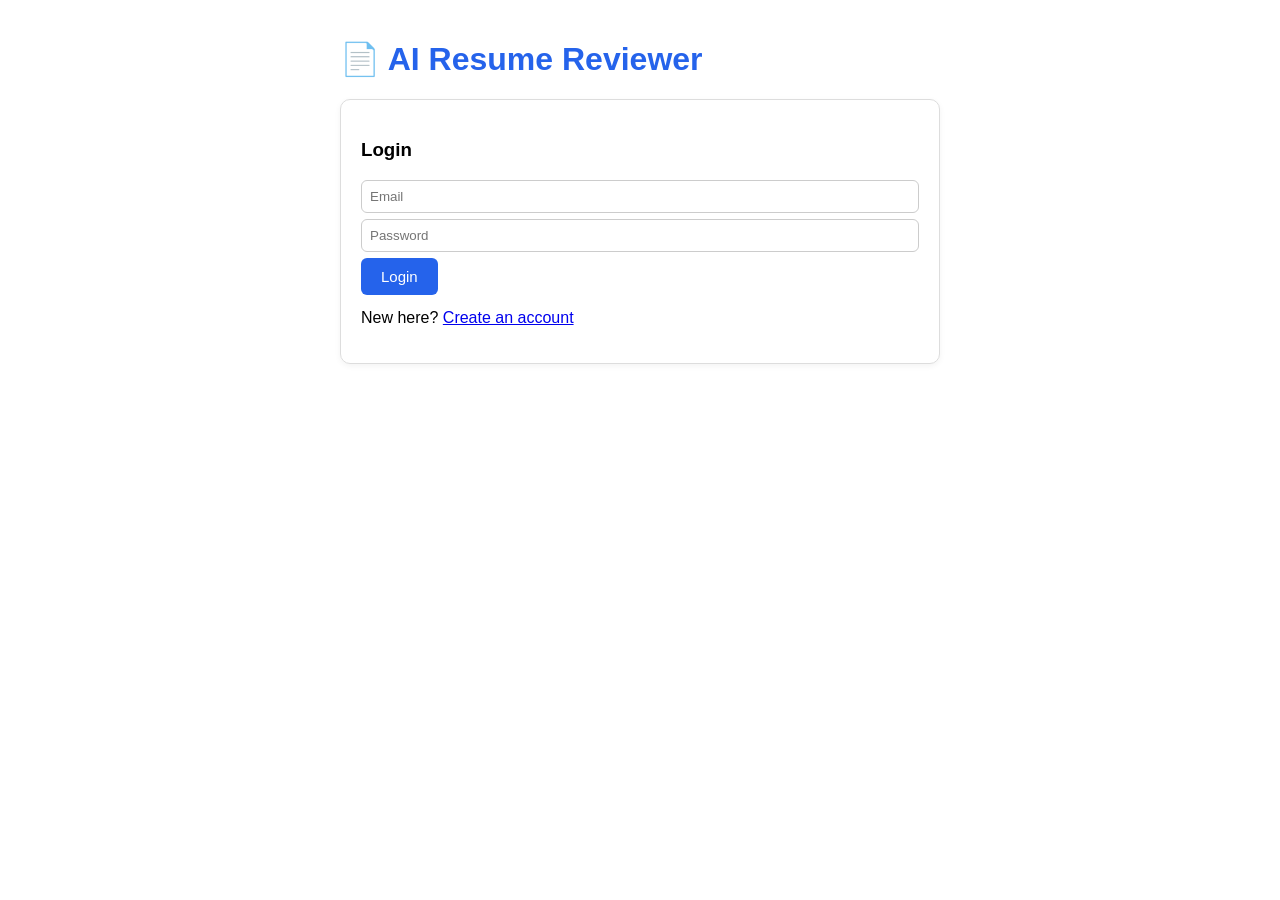
==== frontend/dashboard.html @ 59f7800d "Add rule-based resume reviewer and per-user data isolation - analyze.py: free rule-based resume scor" ====
<!DOCTYPE html>
  <html lang="en">
  <head>
    <meta charset="UTF-8" />
    <title>Dashboard - AI Resume Reviewer</title>
    <link rel="stylesheet" href="style.css" />
  </head>
  <body>
    <h1>📄 AI Resume Reviewer</h1>

    <script>
      const API = "http://127.0.0.1:8000";

      // GUARD: no token? You shouldn't be here — go to login.
      const token = localStorage.getItem("token");
      if (!token) {
        window.location.href = "login.html";
      }
    </script>

    <p>✅ Logged in. Upload your resume PDF below.
       <button onclick="logout()" style="background:#6b7280; padding:4px 10px; font-size:13px;">Logout</button>
    </p>
    <input type="file" id="fileInput" accept="application/pdf" />
    <button onclick="uploadResume()">Upload</button>
    <div id="status"></div>
    <div id="result"></div>
    <h2 style="margin-top:30px;">📋 My Saved Resumes</h2>
    <div id="resumeList"></div>

    <script>
      function logout() {
        localStorage.removeItem("token");
        window.location.href = "login.html";
      }

      async function uploadResume() {
        const fileInput = document.getElementById("fileInput");
        const status = document.getElementById("status");
        const result = document.getElementById("result");
        result.innerHTML = "";

        if (!fileInput.files[0]) {
          status.textContent = "⚠️ Please choose a PDF file first.";
          return;
        }

        status.textContent = "⏳ Uploading...";
        const formData = new FormData();
        formData.append("file", fileInput.files[0]);

        try {
          const res = await fetch(`${API}/upload-resume`, {
            method: "POST",
            headers: { "Authorization": "Bearer " + localStorage.getItem("token") },
            body: formData,
          });

          if (res.status === 401) {
            status.textContent = "🔒 Session expired. Please log in again.";
            logout();
            return;
          }
          if (!res.ok) {
            status.textContent = `❌ Error: ${res.status}`;
            return;
          }

          const data = await res.json();
          status.textContent = "✅ Done!";

          const review = data.review;
         const goodList = review.good.length
            ? review.good.map(item => `<li>✅ ${item}</li>`).join("")
            : "<li>No strong points detected yet.</li>";
           const improveList = review.improve.length
            ? review.improve.map(item => `<li>⚠️ ${item}</li>`).join("")
            : "<li>🎉 Great! No major issues found.</li>";

           result.innerHTML = `
            <div class="card">
              <h3>${data.filename}</h3>
              <div class="stat"><span>Pages</span><strong>${data.page_count}</strong></div>
              <div class="stat"><span>Words</span><strong>${data.word_count}</strong></div>
              <div class="stat"><span>Characters</span><strong>${data.character_count}</strong></div>
            </div>

            <div class="card">
              <h3>Resume Score: ${review.score}/100</h3>
              <h4 style="color:#16a34a;">What's good</h4>
              <ul>${goodList}</ul>
              <h4 style="color:#dc2626;">Improve these</h4>
              <ul>${improveList}</ul>
            </div>
          `;

          loadResumes(); // refresh the saved-resumes list after a successful upload
        } catch (err) {
          status.textContent = "❌ Could not reach the API. Is the server running?";
        }
      }

      async function loadResumes() {
        const list = document.getElementById("resumeList");
        const res = await fetch(`${API}/resumes`, {
          headers: { "Authorization": "Bearer " + localStorage.getItem("token") },
        });
        if (!res.ok) { list.innerHTML = "<p>Could not load resumes.</p>"; return; }

        const resumes = await res.json();
        if (resumes.length === 0) { list.innerHTML = "<p>No resumes saved yet.</p>"; return; }

        list.innerHTML = resumes.map(r => `
          <div class="card" style="display:flex; justify-content:space-between; align-items:center;">
            <div>
              <strong>${r.filename}</strong><br>
              <small>${r.word_count} words · ${r.page_count} pages</small>
            </div>
            <button onclick="deleteResume(${r.id})" style="background:#dc2626;">Delete</button>
          </div>
        `).join("");
      }

      async function deleteResume(id) {
        if (!confirm("Delete this resume?")) return;
        const res = await fetch(`${API}/resumes/${id}`, {
          method: "DELETE",
          headers: { "Authorization": "Bearer " + localStorage.getItem("token") },
        });
        if (res.ok) loadResumes();   // refresh the list after deleting
      }

      loadResumes();
    </script>
  </body>
  </html>
---- frontend/style.css ----
body { font-family: Arial, sans-serif; max-width: 600px; margin: 40px auto; padding: 0 20px; }

h1 { color: #2563eb; }

.card { border: 1px solid #ddd; border-radius: 10px; padding: 20px; margin-top: 20px; box-shadow: 0 2px 6px rgba(0,0,0,0.05); }


  /* Default (blue) button */
button { background: #2563eb; color: white; border: none; padding: 10px 20px; border-radius: 6px; cursor: pointer; font-size: 15px;}

 /* Hover ONLY when the button is enabled */
button:hover:not(:disabled) { background: #1d4ed8; }

/* Disabled = grey, stays grey even on hover, not clickable */
button:disabled { background: #9ca3af; cursor: not-allowed; }

/* Green button (signup) */
.btn-green { background: #16a34a; }
.btn-green:hover:not(:disabled) { background: #15803d; }



input[type=email], input[type=password], input[type=text] { display:block; width:100%; padding:8px; margin:6px 0; border:1px solid #ccc;
border-radius:6px; box-sizing:border-box; }

.stat { display: flex; justify-content: space-between; padding: 6px 0; border-bottom: 1px solid #eee; }

.preview { background: #f8fafc; padding: 12px; border-radius: 6px; white-space: pre-wrap; font-size: 13px; max-height: 200px;
overflow-y: auto; }

#status, #authStatus { margin-top: 12px; color: #666; }

.row { display:flex; gap:10px; }

.error { color: #dc2626; font-size: 13px; margin: 2px 0 8px; min-height: 16px; }
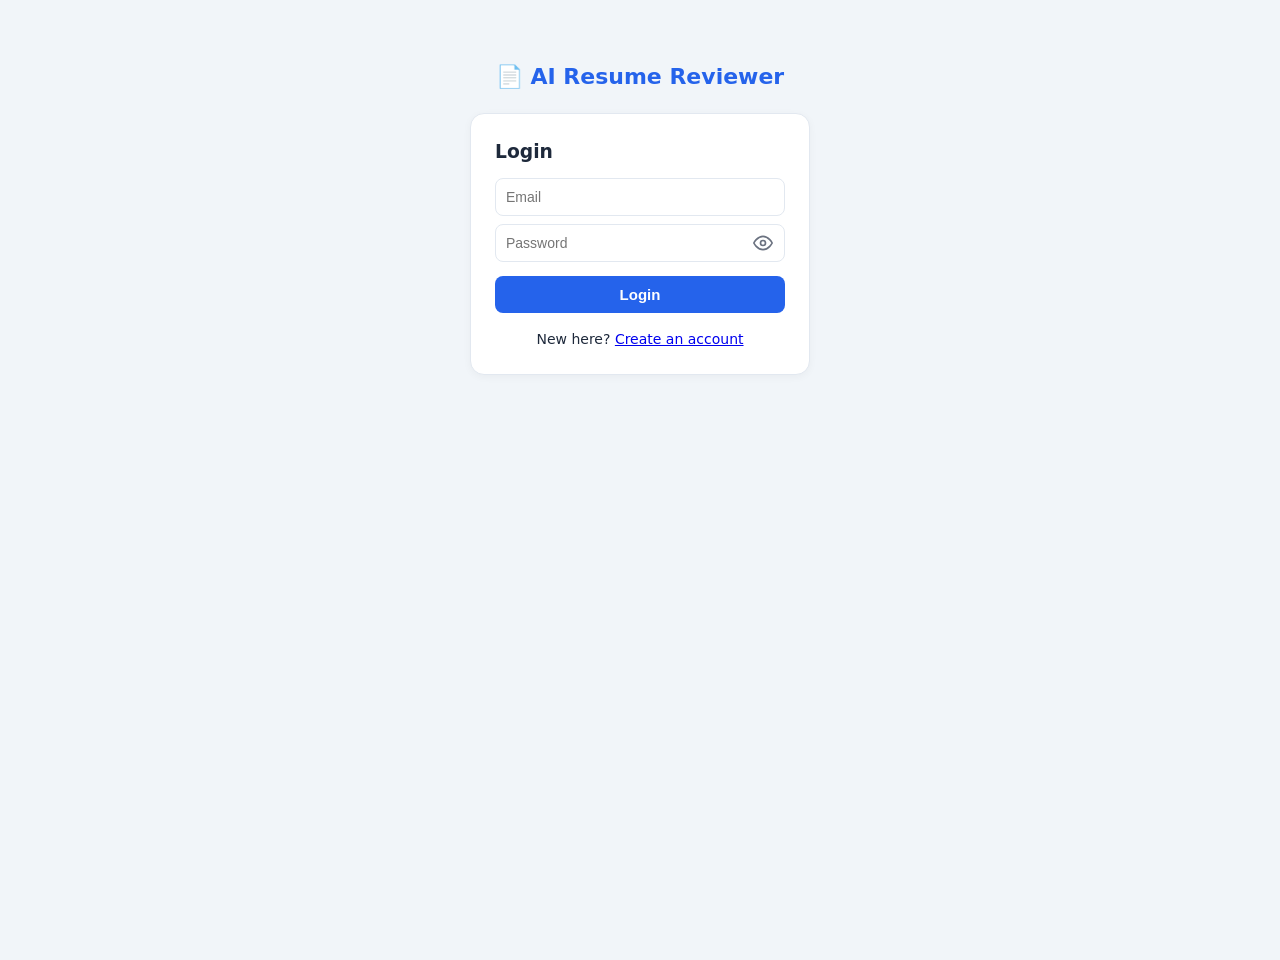
==== commit 5e1cc852: "Redesign UI: score ring dashboard, centered auth pages, toast notifications - Add circular SVG score" ====
--- a/frontend/dashboard.html
+++ b/frontend/dashboard.html
@@ -1,136 +1,240 @@
 <!DOCTYPE html>
-  <html lang="en">
-  <head>
-    <meta charset="UTF-8" />
-    <title>Dashboard - AI Resume Reviewer</title>
-    <link rel="stylesheet" href="style.css" />
-  </head>
-  <body>
-    <h1>📄 AI Resume Reviewer</h1>
-
-    <script>
-      const API = "http://127.0.0.1:8000";
-
-      // GUARD: no token? You shouldn't be here — go to login.
-      const token = localStorage.getItem("token");
-      if (!token) {
-        window.location.href = "login.html";
-      }
-    </script>
-
-    <p>✅ Logged in. Upload your resume PDF below.
-       <button onclick="logout()" style="background:#6b7280; padding:4px 10px; font-size:13px;">Logout</button>
-    </p>
-    <input type="file" id="fileInput" accept="application/pdf" />
-    <button onclick="uploadResume()">Upload</button>
-    <div id="status"></div>
+<html lang="en">
+<head>
+  <meta charset="UTF-8" />
+  <meta name="viewport" content="width=device-width, initial-scale=1.0" />
+  <title>Dashboard - AI Resume Reviewer</title>
+  <link rel="stylesheet" href="style.css" />
+</head>
+<body>
+
+  <!-- Toast element (invisible until showToast() is called) -->
+  <div id="toast" class="toast"></div>
+
+  <!-- ===== Top bar ===== -->
+  <nav class="navbar">
+    <div class="brand">📄 AI Resume Reviewer</div>
+    <button class="btn-grey" onclick="logout()">Logout</button>
+  </nav>
+
+  <!-- Guard: no token -> go to login -->
+  <script>
+    const API = "http://127.0.0.1:8000";
+    const token = localStorage.getItem("token");
+    if (!token) window.location.href = "login.html";
+  </script>
+
+  <div class="container">
+
+    <!-- ===== Upload card ===== -->
+    <div class="card upload-card">
+      <h2>Upload your resume</h2>
+      <p>Get an instant score and improvement tips.</p>
+       <div class="upload-row">
+      <input type="file" id="fileInput" accept="application/pdf" />
+      <button id="uploadBtn" onclick="uploadResume()" disabled>Upload</button>
+     </div>
+      <div id="status"></div>
+    </div>
+
+    <!-- ===== Result (filled by JS after upload) ===== -->
     <div id="result"></div>
-    <h2 style="margin-top:30px;">📋 My Saved Resumes</h2>
+
+    <!-- ===== Saved resumes ===== -->
+    <h2 style="margin: 28px 0 14px;">📋 My Saved Resumes</h2>
     <div id="resumeList"></div>
 
-    <script>
-      function logout() {
-        localStorage.removeItem("token");
-        window.location.href = "login.html";
-      }
-
-      async function uploadResume() {
-        const fileInput = document.getElementById("fileInput");
-        const status = document.getElementById("status");
-        const result = document.getElementById("result");
-        result.innerHTML = "";
-
-        if (!fileInput.files[0]) {
-          status.textContent = "⚠️ Please choose a PDF file first.";
+  </div>
+
+  <script>
+    // Reusable toast: showToast("message", "success" | "error" | "info")
+    function showToast(message, type = "info", duration = 2500) {
+      const toast = document.getElementById("toast");
+      toast.textContent = message;
+      toast.className = "toast " + type;
+      void toast.offsetWidth;            // restart animation on repeat calls
+      toast.classList.add("show");
+      setTimeout(() => toast.classList.remove("show"), duration);
+    }
+
+    function logout() {
+      if (!confirm("Are you sure you want to log out?")) return;
+      localStorage.removeItem("token");
+      localStorage.setItem("flash", "👋 Logged out successfully");
+      window.location.href = "login.html";
+    }
+
+     const fileInput = document.getElementById("fileInput");
+     const uploadBtn = document.getElementById("uploadBtn");
+     fileInput.addEventListener("change", () => {
+     uploadBtn.disabled = !fileInput.files.length;
+     document.getElementById("result").innerHTML = "";   // clear old score when a new file is chosen
+     document.getElementById("status").textContent = "";
+     });
+
+    // Pick ring color + message based on score
+    function scoreMeta(score) {
+      if (score >= 75) return { color: "#16a34a", msg: "Great score! 👍 Your resume is strong." };
+      if (score >= 50) return { color: "#f59e0b", msg: "Decent — a few tweaks will push it higher." };
+      return { color: "#dc2626", msg: "Needs work. Focus on the improvement tips below." };
+    }
+
+    // Build the circular SVG score ring
+    function buildRing(score) {
+      const r = 60;                       // radius
+      const c = 2 * Math.PI * r;          // circumference
+      const offset = c * (1 - score / 100);
+      const { color } = scoreMeta(score);
+      return `
+        <div class="ring-wrap">
+          <svg width="150" height="150" viewBox="0 0 150 150">
+            <circle class="ring-bg" cx="75" cy="75" r="${r}"></circle>
+            <circle class="ring-fg" cx="75" cy="75" r="${r}"
+              stroke="${color}"
+              stroke-dasharray="${c}"
+              stroke-dashoffset="${offset}"></circle>
+          </svg>
+          <div class="ring-label">
+            <span class="num" style="color:${color}">${score}</span>
+            <span class="max">/ 100</span>
+          </div>
+        </div>`;
+    }
+
+    async function uploadResume() {
+      const fileInput = document.getElementById("fileInput");
+      const status = document.getElementById("status");
+      const result = document.getElementById("result");
+      result.innerHTML = "";
+
+      if (!fileInput.files[0]) {
+        status.textContent = "⚠️ Please choose a PDF file first.";
+        return;
+      }
+
+      status.textContent = "⏳ Uploading...";
+      const formData = new FormData();
+      formData.append("file", fileInput.files[0]);
+
+      try {
+        const res = await fetch(`${API}/upload-resume`, {
+          method: "POST",
+          headers: { "Authorization": "Bearer " + localStorage.getItem("token") },
+          body: formData,
+        });
+
+        if (res.status === 401) {
+          status.textContent = "🔒 Session expired. Please log in again.";
+          logout();
           return;
         }
-
-        status.textContent = "⏳ Uploading...";
-        const formData = new FormData();
-        formData.append("file", fileInput.files[0]);
-
-        try {
-          const res = await fetch(`${API}/upload-resume`, {
-            method: "POST",
-            headers: { "Authorization": "Bearer " + localStorage.getItem("token") },
-            body: formData,
-          });
-
-          if (res.status === 401) {
-            status.textContent = "🔒 Session expired. Please log in again.";
-            logout();
-            return;
-          }
-          if (!res.ok) {
-            status.textContent = `❌ Error: ${res.status}`;
-            return;
-          }
-
-          const data = await res.json();
-          status.textContent = "✅ Done!";
-
-          const review = data.review;
-         const goodList = review.good.length
-            ? review.good.map(item => `<li>✅ ${item}</li>`).join("")
-            : "<li>No strong points detected yet.</li>";
-           const improveList = review.improve.length
-            ? review.improve.map(item => `<li>⚠️ ${item}</li>`).join("")
-            : "<li>🎉 Great! No major issues found.</li>";
-
-           result.innerHTML = `
-            <div class="card">
-              <h3>${data.filename}</h3>
-              <div class="stat"><span>Pages</span><strong>${data.page_count}</strong></div>
-              <div class="stat"><span>Words</span><strong>${data.word_count}</strong></div>
-              <div class="stat"><span>Characters</span><strong>${data.character_count}</strong></div>
-            </div>
-
-            <div class="card">
-              <h3>Resume Score: ${review.score}/100</h3>
-              <h4 style="color:#16a34a;">What's good</h4>
-              <ul>${goodList}</ul>
-              <h4 style="color:#dc2626;">Improve these</h4>
-              <ul>${improveList}</ul>
-            </div>
-          `;
-
-          loadResumes(); // refresh the saved-resumes list after a successful upload
-        } catch (err) {
-          status.textContent = "❌ Could not reach the API. Is the server running?";
+        if (!res.ok) {
+          status.textContent = `❌ Error: ${res.status}`;
+          return;
         }
-      }
-
-      async function loadResumes() {
-        const list = document.getElementById("resumeList");
+
+        const data = await res.json();
+        status.textContent = "✅ Done!";
+        showToast("✅ Resume uploaded & scored!", "success");
+
+        const review = data.review;
+        const { msg } = scoreMeta(review.score);
+
+        const goodList = review.good.length
+          ? review.good.map(item => `<li>✅ ${item}</li>`).join("")
+          : "<li>No strong points detected yet.</li>";
+        const improveList = review.improve.length
+          ? review.improve.map(item => `<li>⚠️ ${item}</li>`).join("")
+          : "<li>🎉 No major issues found.</li>";
+
+        result.innerHTML = `
+          <!-- Score ring -->
+          <div class="card">
+            <div class="score-hero">
+              ${buildRing(review.score)}
+              <div class="score-text">
+                <h3>Resume Score</h3>
+                <p>${msg}</p>
+              </div>
+            </div>
+          </div>
+
+          <!-- Stats -->
+          <div class="card">
+            <div class="stats-grid">
+              <div class="stat-box"><div class="val">${data.page_count}</div><div class="lbl">Pages</div></div>
+              <div class="stat-box"><div class="val">${data.word_count}</div><div class="lbl">Words</div></div>
+              <div class="stat-box"><div class="val">${data.character_count}</div><div class="lbl">Characters</div></div>
+            </div>
+          </div>
+
+          <!-- Good / Improve -->
+          <div class="card">
+            <div class="feedback-grid">
+              <div class="feedback-col good">
+                <h4>✅ What's Good</h4>
+                <ul>${goodList}</ul>
+              </div>
+              <div class="feedback-col improve">
+                <h4>⚠️ Improve These</h4>
+                <ul>${improveList}</ul>
+              </div>
+            </div>
+          </div>
+        `;
+
+        loadResumes();
+      } catch (err) {
+        status.textContent = "❌ Could not reach the API. Is the server running?";
+      }
+    }
+
+    async function loadResumes() {
+      const list = document.getElementById("resumeList");
+      try {
         const res = await fetch(`${API}/resumes`, {
           headers: { "Authorization": "Bearer " + localStorage.getItem("token") },
         });
-        if (!res.ok) { list.innerHTML = "<p>Could not load resumes.</p>"; return; }
+        if (!res.ok) { list.innerHTML = "<p class='empty'>Could not load resumes.</p>"; return; }
 
         const resumes = await res.json();
-        if (resumes.length === 0) { list.innerHTML = "<p>No resumes saved yet.</p>"; return; }
+        if (resumes.length === 0) { list.innerHTML = "<p class='empty'>No resumes saved yet.</p>"; return; }
 
         list.innerHTML = resumes.map(r => `
-          <div class="card" style="display:flex; justify-content:space-between; align-items:center;">
+          <div class="resume-item">
             <div>
               <strong>${r.filename}</strong><br>
               <small>${r.word_count} words · ${r.page_count} pages</small>
             </div>
-            <button onclick="deleteResume(${r.id})" style="background:#dc2626;">Delete</button>
+            <button class="btn-red" onclick="deleteResume(${r.id})">Delete</button>
           </div>
         `).join("");
-      }
-
-      async function deleteResume(id) {
-        if (!confirm("Delete this resume?")) return;
+      } catch (err) {
+        list.innerHTML = "<p class='empty'>❌ Could not reach the API.</p>";
+      }
+    }
+
+    async function deleteResume(id) {
+      if (!confirm("Delete this resume?")) return;
+      try {
         const res = await fetch(`${API}/resumes/${id}`, {
           method: "DELETE",
           headers: { "Authorization": "Bearer " + localStorage.getItem("token") },
         });
-        if (res.ok) loadResumes();   // refresh the list after deleting
-      }
-
-      loadResumes();
-    </script>
-  </body>
-  </html>+        if (res.ok) {
+          showToast("🗑️ Resume deleted successfully", "success");
+          document.getElementById("result").innerHTML = "";   
+          document.getElementById("status").textContent = ""; 
+          loadResumes();
+        } else {
+          showToast("❌ Could not delete resume", "error");
+        }
+      } catch (err) {
+        showToast("❌ Could not reach the server", "error");
+      }
+    }
+
+    loadResumes();
+  </script>
+</body>
+</html>
--- a/frontend/style.css
+++ b/frontend/style.css
@@ -1,35 +1,237 @@
-body { font-family: Arial, sans-serif; max-width: 600px; margin: 40px auto; padding: 0 20px; }
-
-h1 { color: #2563eb; }
-
-.card { border: 1px solid #ddd; border-radius: 10px; padding: 20px; margin-top: 20px; box-shadow: 0 2px 6px rgba(0,0,0,0.05); }
-
-
-  /* Default (blue) button */
-button { background: #2563eb; color: white; border: none; padding: 10px 20px; border-radius: 6px; cursor: pointer; font-size: 15px;}
-
- /* Hover ONLY when the button is enabled */
-button:hover:not(:disabled) { background: #1d4ed8; }
-
-/* Disabled = grey, stays grey even on hover, not clickable */
+/* ===== Base / Reset ===== */
+* { margin: 0; padding: 0; box-sizing: border-box; }
+
+:root {
+  --blue: #2563eb;
+  --blue-dark: #1d4ed8;
+  --green: #16a34a;
+  --red: #dc2626;
+  --orange: #f59e0b;
+  --bg: #f1f5f9;
+  --card: #ffffff;
+  --text: #1e293b;
+  --muted: #64748b;
+  --border: #e2e8f0;
+}
+
+body {
+  font-family: 'Segoe UI', system-ui, -apple-system, Arial, sans-serif;
+  background: var(--bg);
+  color: var(--text);
+  line-height: 1.5;
+  min-height: 100vh;
+}
+
+/* ===== Top navigation bar ===== */
+.navbar {
+  background: var(--card);
+  border-bottom: 1px solid var(--border);
+  padding: 14px 28px;
+  display: flex;
+  align-items: center;
+  justify-content: space-between;
+  position: sticky;
+  top: 0;
+  z-index: 10;
+  box-shadow: 0 1px 3px rgba(0,0,0,0.04);
+}
+.navbar .brand {
+  font-size: 20px;
+  font-weight: 700;
+  color: var(--blue);
+  display: flex;
+  align-items: center;
+  gap: 8px;
+}
+
+/* ===== Page container ===== */
+.container {
+  max-width: 860px;
+  margin: 28px auto;
+  padding: 0 20px;
+}
+
+/* ===== Cards ===== */
+.card {
+  background: var(--card);
+  border: 1px solid var(--border);
+  border-radius: 14px;
+  padding: 24px;
+  margin-bottom: 20px;
+  box-shadow: 0 2px 8px rgba(0,0,0,0.04);
+}
+.card h2, .card h3 { margin-bottom: 12px; }
+
+/* ===== Upload area ===== */
+.upload-card { text-align: center; }
+.upload-card h2 { font-size: 18px; }
+.upload-card p { color: var(--muted); margin-bottom: 16px; }
+.upload-row {
+  display: flex;
+  gap: 10px;
+  justify-content: center;
+  align-items: center;
+  flex-wrap: wrap;
+}
+input[type="file"] {
+  border: 1px solid var(--border);
+  border-radius: 8px;
+  padding: 8px 10px;
+  background: #f8fafc;
+  cursor: pointer;
+}
+
+/* ===== Buttons ===== */
+button {
+  background: var(--blue);
+  color: #fff;
+  border: none;
+  padding: 10px 22px;
+  border-radius: 8px;
+  font-size: 15px;
+  font-weight: 600;
+  cursor: pointer;
+  transition: background 0.15s ease, transform 0.05s ease;
+}
+button:hover:not(:disabled) { background: var(--blue-dark); }
+button:active:not(:disabled) { transform: translateY(1px); }
 button:disabled { background: #9ca3af; cursor: not-allowed; }
-
-/* Green button (signup) */
-.btn-green { background: #16a34a; }
-.btn-green:hover:not(:disabled) { background: #15803d; }
-
-
-
-input[type=email], input[type=password], input[type=text] { display:block; width:100%; padding:8px; margin:6px 0; border:1px solid #ccc;
-border-radius:6px; box-sizing:border-box; }
-
-.stat { display: flex; justify-content: space-between; padding: 6px 0; border-bottom: 1px solid #eee; }
-
-.preview { background: #f8fafc; padding: 12px; border-radius: 6px; white-space: pre-wrap; font-size: 13px; max-height: 200px;
-overflow-y: auto; }
-
-#status, #authStatus { margin-top: 12px; color: #666; }
-
-.row { display:flex; gap:10px; }
-
-.error { color: #dc2626; font-size: 13px; margin: 2px 0 8px; min-height: 16px; }+.btn-grey { background: #64748b; padding: 6px 14px; font-size: 13px; }
+.btn-grey:hover:not(:disabled) { background: #475569; }
+.btn-red { background: var(--red); padding: 7px 16px; font-size: 13px; }
+.btn-red:hover:not(:disabled) { background: #b91c1c; }
+
+/* ===== Status text ===== */
+#status { margin-top: 14px; color: var(--muted); min-height: 22px; font-size: 14px; }
+
+/* ===== Score ring (hero) ===== */
+.score-hero {
+  display: flex;
+  align-items: center;
+  gap: 28px;
+  flex-wrap: wrap;
+  justify-content: center;
+}
+.ring-wrap { position: relative; width: 150px; height: 150px; flex-shrink: 0; }
+.ring-wrap svg { transform: rotate(-90deg); }
+.ring-bg { fill: none; stroke: #eef2f7; stroke-width: 12; }
+.ring-fg {
+  fill: none;
+  stroke-width: 12;
+  stroke-linecap: round;
+  transition: stroke-dashoffset 1s ease;
+}
+.ring-label {
+  position: absolute;
+  inset: 0;
+  display: flex;
+  flex-direction: column;
+  align-items: center;
+  justify-content: center;
+}
+.ring-label .num { font-size: 36px; font-weight: 700; }
+.ring-label .max { font-size: 13px; color: var(--muted); }
+.score-text { text-align: left; }
+.score-text h3 { font-size: 20px; margin-bottom: 4px; }
+.score-text p { color: var(--muted); font-size: 14px; }
+
+/* ===== Stats row ===== */
+.stats-grid {
+  display: grid;
+  grid-template-columns: repeat(3, 1fr);
+  gap: 12px;
+}
+.stat-box {
+  background: #f8fafc;
+  border: 1px solid var(--border);
+  border-radius: 10px;
+  padding: 14px;
+  text-align: center;
+}
+.stat-box .val { font-size: 22px; font-weight: 700; color: var(--blue); }
+.stat-box .lbl { font-size: 12px; color: var(--muted); text-transform: uppercase; letter-spacing: 0.5px; }
+
+/* ===== Good / Improve two-column ===== */
+.feedback-grid {
+  display: grid;
+  grid-template-columns: 1fr 1fr;
+  gap: 20px;
+}
+.feedback-col h4 {
+  font-size: 15px;
+  margin-bottom: 10px;
+  padding-bottom: 6px;
+  border-bottom: 2px solid var(--border);
+}
+.feedback-col.good h4 { color: var(--green); }
+.feedback-col.improve h4 { color: var(--red); }
+.feedback-col ul { list-style: none; }
+.feedback-col li {
+  padding: 7px 0;
+  font-size: 14px;
+  border-bottom: 1px solid #f1f5f9;
+}
+
+/* ===== Saved resumes list ===== */
+.resume-item {
+  display: flex;
+  justify-content: space-between;
+  align-items: center;
+  padding: 14px 18px;
+  border: 1px solid var(--border);
+  border-radius: 10px;
+  margin-bottom: 10px;
+  background: var(--card);
+}
+.resume-item small { color: var(--muted); }
+.empty { color: var(--muted); text-align: center; padding: 20px; }
+
+/* ===== Auth pages (login / signup) ===== */
+.auth-wrap {
+  max-width: 380px;
+  margin: 60px auto;
+  padding: 0 20px;
+}
+input[type="email"], input[type="password"], input[type="text"] {
+  display: block;
+  width: 100%;
+  padding: 10px;
+  margin: 8px 0;
+  border: 1px solid var(--border);
+  border-radius: 8px;
+  box-sizing: border-box;
+  font-size: 14px;
+}
+.error { color: var(--red); font-size: 13px; margin: 2px 0 8px; min-height: 16px; }
+
+/* ===== Toast / Snackbar ===== */
+.toast {
+  position: fixed;
+  top: 24px;
+  left: 50%;
+  transform: translateX(-50%) translateY(-20px);
+  background: #1e293b;
+  color: #fff;
+  padding: 13px 22px;
+  border-radius: 10px;
+  font-size: 14px;
+  font-weight: 500;
+  box-shadow: 0 6px 20px rgba(0,0,0,0.18);
+  opacity: 0;
+  pointer-events: none;
+  transition: opacity 0.3s ease, transform 0.3s ease;
+  z-index: 1000;
+}
+.toast.show {
+  opacity: 1;
+  transform: translateX(-50%) translateY(0);
+}
+.toast.success { background: #16a34a; }
+.toast.error   { background: #dc2626; }
+.toast.info    { background: #2563eb; }
+
+/* ===== Responsive ===== */
+@media (max-width: 640px) {
+  .feedback-grid, .stats-grid { grid-template-columns: 1fr; }
+  .score-text { text-align: center; }
+}
